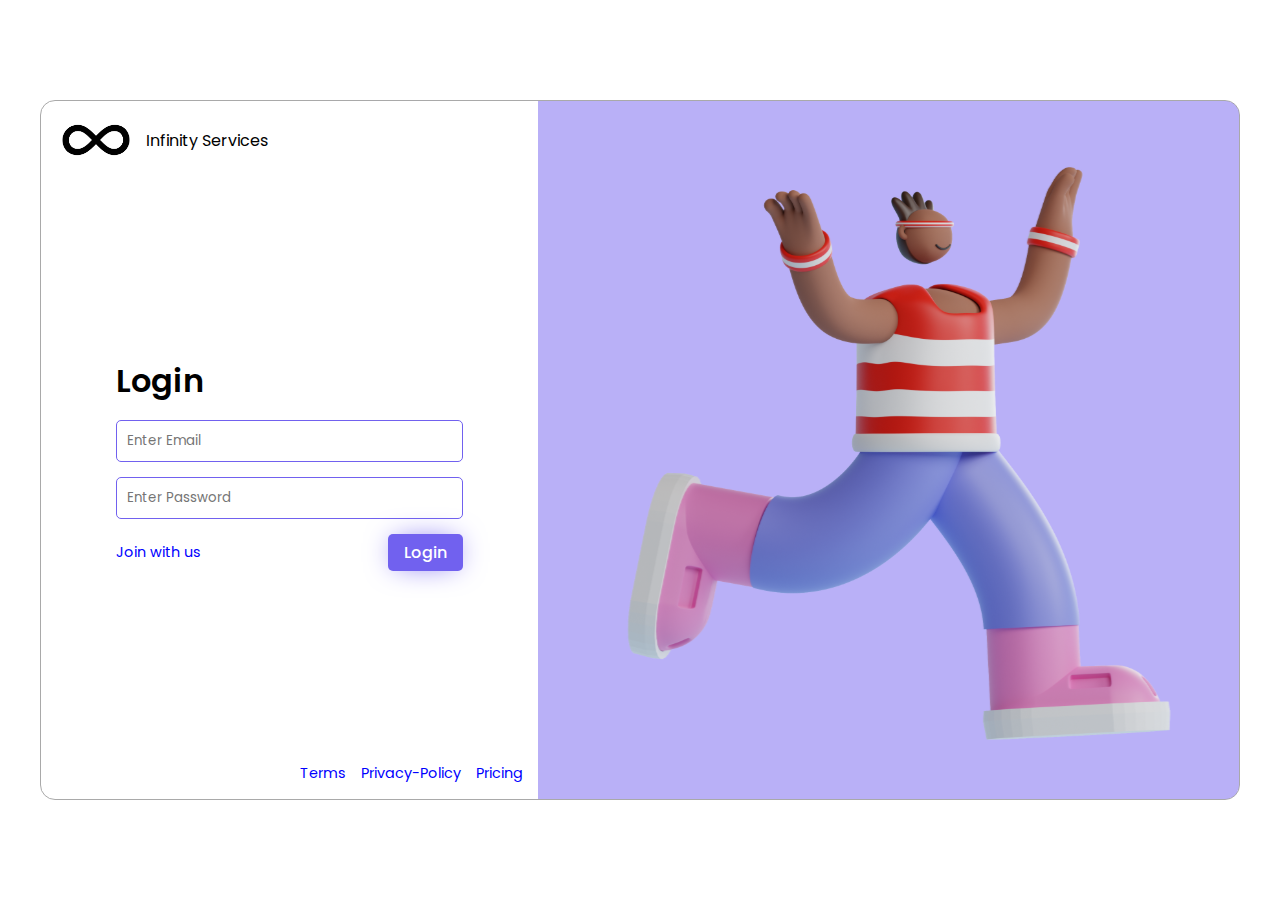
==== login.html @ 06c99540 "Added Login Section" ====
<!DOCTYPE html>
<html lang="en">
  <head>
    <meta charset="UTF-8" />
    <meta http-equiv="X-UA-Compatible" content="IE=edge" />
    <meta name="viewport" content="width=device-width, initial-scale=1.0" />
    <link rel="stylesheet" href="./Assets/Styles/style.css" />
    <link
      rel="icon"
      type="image/png"
      sizes="32x32"
      href="./Assets/Favicons/favicon-32x32.png"
    />
    <link
      rel="icon"
      type="image/png"
      sizes="16x16"
      href="./Assets/Favicons/favicon-16x16.png"
    />
    <meta name="theme-color" content="#ffffff" />
    <title>Infinity Services Login</title>
  </head>

  <body>
    <section class="lsSection">
      <div class="lsModal">
        <div class="lsModalSec1">
          <div class="lsModalLogoDiv">
            <img src="/Assets/Images/logo.png" class="lsModalLogo" alt="" />
            <p>Infinity Services</p>
          </div>
          <div class="lsModelForm">
            <h2>Login</h2>
            <input type="text" class="inputBx" placeholder="Enter Email" />
            <input
              type="password"
              class="inputBx"
              placeholder="Enter Password"
            />
            <div class="lsModelFormBottom">
              <a>Join with us</a>
              <button class="btn boxShadow1">Login</button>
            </div>
          </div>
          <div class="lsModalTermsDiv">
            <a>Terms</a>
            <a>Privacy-Policy</a>
            <a>Pricing</a>
          </div>
        </div>
        <div class="lsModalSec2">
          <img src="/Assets/Images/lsImg1.svg" alt="" />
        </div>
      </div>
    </section>
    <script src="./Assets/Scripts/script.js"></script>
  </body>
</html>
---- Assets/Styles/style.css ----
@import url("https://fonts.googleapis.com/css2?family=Poppins:ital,wght@0,100;0,200;0,300;0,400;0,500;0,600;0,700;0,800;0,900;1,100;1,200;1,300;1,400;1,500;1,600;1,700;1,800;1,900&display=swap");
* {
  padding: 0;
  margin: 0;
  box-sizing: border-box;
  /* font-family: 'Segoe UI', Tahoma, Geneva, Verdana, sans-serif; */
  font-family: "Poppins", sans-serif;
  transition: all 0.2s ease-in-out;
  /* border: 2px solid red; */
}

:root {
  --primary-Color-Dark: #7161ef;
  --border-Color: #a9a9a9;
  --primary-Color-Dark-5-Opacity: #7261ef7f;
  --text-Color: #000;
  --primary-Color-Light: #ffff;
  --mp-Main: 15px;
  --mp-Secondary: 10px;
  --mp-Tertiary: 5px;
}

section {
  min-height: 100vh;
  width: 100%;
}

h1 {
  font-size: 2.5rem;
  font-weight: 600;
  color: var(--text-Color);
}

h2 {
  font-size: 2rem;
  font-weight: 600;
  color: var(--text-Color);
}

p {
  font-size: 1rem;
  font-weight: 400;
  color: var(--text-Color);
}

a {
  font-size: 0.9rem;
  text-decoration: none;
  color: blue;
  cursor: pointer;
}

@media (max-width: 500px) {
  h1 {
    font-size: 2.2rem;
  }

  h2 {
    font-size: 1.7rem;
  }

  p {
    font-size: 0.9rem;
  }
}

/* --------------------------------- Box Shadow ---------------------------------*/

.boxShadow1Hover:hover {
  -webkit-box-shadow: 0px 0px 29px -7px rgba(113, 97, 239, 1);
  -moz-box-shadow: 0px 0px 29px -7px rgba(113, 97, 239, 1);
  box-shadow: 0px 0px 29px -7px rgba(113, 97, 239, 1);
}

.boxShadow1 {
  -webkit-box-shadow: 0px 0px 29px -7px rgba(113, 97, 239, 1);
  -moz-box-shadow: 0px 0px 29px -7px rgba(113, 97, 239, 1);
  box-shadow: 0px 0px 29px -7px rgba(113, 97, 239, 1);
}

/* --------------------------------- Button ---------------------------------*/
.btn {
  padding: var(--mp-Tertiary) var(--mp-Main);
  font-size: 1rem;
  font-weight: 500;
  outline: none;
  cursor: pointer;
  border-radius: var(--mp-Tertiary);
  background-color: var(--primary-Color-Dark);
  color: var(--primary-Color-Light);
  border: 1px solid transparent;
}

.btn:hover {
  background-color: var(--primary-Color-Light);
  color: var(--primary-Color-Dark);
  border-color: var(--primary-Color-Dark);
}

.btn:active {
  background-color: var(--primary-Color-Dark);
  color: var(--primary-Color-Light);
}

.btnWhite {
  background-color: var(--primary-Color-Light);
  border: 1px solid var(--primary-Color-Dark);
  color: var(--primary-Color-Dark);
}

/* --------------------------------- Glass Morphism ---------------------------------*/
.glass {
  backdrop-filter: blur(16px) saturate(180%);
  -webkit-backdrop-filter: blur(16px) saturate(180%);
}

/* --------------------------------- Input Box ---------------------------------*/
.inputBx {
  border: 1.5px solid var(--primary-Color-Dark);
  border-radius: var(--mp-Tertiary);
  outline: none;
  padding: var(--mp-Secondary);
  background-color: var(--primary-Color-Light);
  width: 100%;
}

.inputBx:active {
  border-color: black;
}

.inputBx:hover {
  border-color: black;
}

/* --------------------------------- Login and Signup ---------------------------------*/

.lsSection {
  display: flex;
  align-items: center;
  justify-content: center;
}

.lsModal {
  width: 100%;
  height: 100%;
  max-width: 1200px;
  max-height: 700px;
  display: flex;
  overflow: hidden;
  border: 1px solid var(--border-Color);
  margin: 30px;
  border-radius: var(--mp-Main);
}

.lsModalSec1 {
  padding: var(--mp-Main);
  flex: 2;
  display: flex;
  align-items: center;
  justify-content: space-between;
  flex-direction: column;
}

.lsModalSec2 {
  background-color: var(--primary-Color-Dark-5-Opacity);
  flex: 3;
}

.lsModalSec2 img {
  width: 100%;
  height: 100%;
}

.lsModalLogoDiv {
  display: flex;
  align-items: center;
  justify-content: start;
  width: 100%;
}

.lsModalLogoDiv p {
  margin-left: var(--mp-Secondary);
}
.lsModalLogo {
  width: 80px;
}

.lsModalTermsDiv {
  display: flex;
  align-items: center;
  justify-content: end;
  width: 100%;
}

.lsModalTermsDiv a {
  margin-left: var(--mp-Main);
}

.lsModelForm {
  margin: 30px 0px 30px 0px;
  width: 100%;
  padding: 0px 60px;
}

.lsModelForm input,
.lsModelForm button,
.lsModelForm a {
  margin-top: var(--mp-Main);
}
.lsModelForm a {
  display: inline-block;
  margin-right: var(--mp-Main);
}

.lsModelFormBottom {
  width: 100%;
  display: flex;
  align-items: center;
  justify-content: space-between;
}

@media (max-width: 850px) {
  .lsModalSec1 {
    width: 100%;
  }
  .lsModalSec2 {
    display: none;
  }
}

@media (max-width: 600px) {
  .lsModelForm {
    padding: var(--mp-Secondary);
  }
}
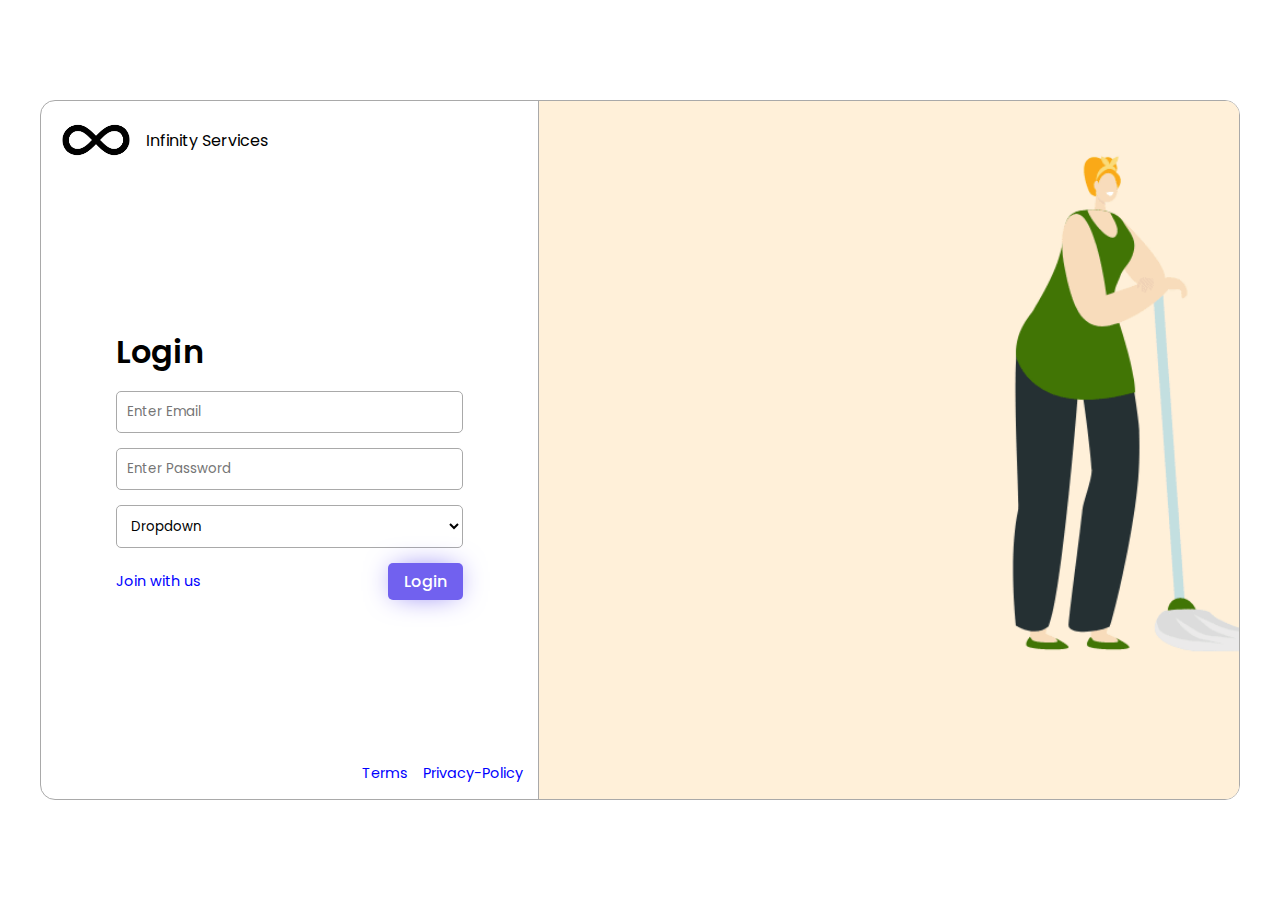
==== commit 19f2cd2b: "Added gifs and fixed some css bugs" ====
--- a/login.html
+++ b/login.html
@@ -1,58 +1,50 @@
 <!DOCTYPE html>
 <html lang="en">
-  <head>
-    <meta charset="UTF-8" />
-    <meta http-equiv="X-UA-Compatible" content="IE=edge" />
-    <meta name="viewport" content="width=device-width, initial-scale=1.0" />
-    <link rel="stylesheet" href="./Assets/Styles/style.css" />
-    <link
-      rel="icon"
-      type="image/png"
-      sizes="32x32"
-      href="./Assets/Favicons/favicon-32x32.png"
-    />
-    <link
-      rel="icon"
-      type="image/png"
-      sizes="16x16"
-      href="./Assets/Favicons/favicon-16x16.png"
-    />
-    <meta name="theme-color" content="#ffffff" />
-    <title>Infinity Services Login</title>
-  </head>
 
-  <body>
-    <section class="lsSection">
-      <div class="lsModal">
-        <div class="lsModalSec1">
-          <div class="lsModalLogoDiv">
-            <img src="/Assets/Images/logo.png" class="lsModalLogo" alt="" />
-            <p>Infinity Services</p>
-          </div>
-          <div class="lsModelForm">
-            <h2>Login</h2>
-            <input type="text" class="inputBx" placeholder="Enter Email" />
-            <input
-              type="password"
-              class="inputBx"
-              placeholder="Enter Password"
-            />
-            <div class="lsModelFormBottom">
-              <a>Join with us</a>
-              <button class="btn boxShadow1">Login</button>
-            </div>
-          </div>
-          <div class="lsModalTermsDiv">
-            <a>Terms</a>
-            <a>Privacy-Policy</a>
-            <a>Pricing</a>
+<head>
+  <meta charset="UTF-8" />
+  <meta http-equiv="X-UA-Compatible" content="IE=edge" />
+  <meta name="viewport" content="width=device-width, initial-scale=1.0" />
+  <link rel="stylesheet" href="./Assets/Styles/style.css" />
+  <link rel="icon" type="image/png" sizes="32x32" href="./Assets/Favicons/favicon-32x32.png" />
+  <link rel="icon" type="image/png" sizes="16x16" href="./Assets/Favicons/favicon-16x16.png" />
+  <meta name="theme-color" content="#ffffff" />
+  <title>Infinity Services Login</title>
+</head>
+
+<body>
+  <section class="lsSection">
+    <div class="lsModal">
+      <div class="lsModalSec1">
+        <div class="lsModalLogoDiv">
+          <img src="/Assets/Images/logo.png" class="lsModalLogo" alt="" />
+          <p>Infinity Services</p>
+        </div>
+        <div class="lsModelForm">
+          <h2>Login</h2>
+          <input type="text" class="inputBx" placeholder="Enter Email" />
+          <input type="password" class="inputBx" placeholder="Enter Password" />
+          <select class="inputBx">
+            <option selected>Dropdown</option>
+            <option>Dropdown 2</option>
+            <option>Dropdown 3</option>
+          </select>
+          <div class="lsModelFormBottom">
+            <a>Join with us</a>
+            <button class="btn boxShadow1">Login</button>
           </div>
         </div>
-        <div class="lsModalSec2">
-          <img src="/Assets/Images/lsImg1.svg" alt="" />
+        <div class="lsModalTermsDiv">
+          <a>Terms</a>
+          <a>Privacy-Policy</a>
         </div>
       </div>
-    </section>
-    <script src="./Assets/Scripts/script.js"></script>
-  </body>
-</html>
+      <div class="lsModalSec2">
+        <img src="/Assets/Images/lsImg4.gif" alt="" />
+      </div>
+    </div>
+  </section>
+  <script src="./Assets/Scripts/script.js"></script>
+</body>
+
+</html>--- a/Assets/Styles/style.css
+++ b/Assets/Styles/style.css
@@ -12,7 +12,6 @@
 :root {
   --primary-Color-Dark: #7161ef;
   --border-Color: #a9a9a9;
-  --primary-Color-Dark-5-Opacity: #7261ef7f;
   --text-Color: #000;
   --primary-Color-Light: #ffff;
   --mp-Main: 15px;
@@ -20,10 +19,6 @@
   --mp-Tertiary: 5px;
 }
 
-section {
-  min-height: 100vh;
-  width: 100%;
-}
 
 h1 {
   font-size: 2.5rem;
@@ -116,7 +111,7 @@
 
 /* --------------------------------- Input Box ---------------------------------*/
 .inputBx {
-  border: 1.5px solid var(--primary-Color-Dark);
+  border: 1.5px solid var(--border-Color);
   border-radius: var(--mp-Tertiary);
   outline: none;
   padding: var(--mp-Secondary);
@@ -135,10 +130,14 @@
 /* --------------------------------- Login and Signup ---------------------------------*/
 
 .lsSection {
+  height: 100vh;
+  width: 100%;
   display: flex;
   align-items: center;
   justify-content: center;
-}
+  padding: 30px;
+}
+
 
 .lsModal {
   width: 100%;
@@ -148,7 +147,6 @@
   display: flex;
   overflow: hidden;
   border: 1px solid var(--border-Color);
-  margin: 30px;
   border-radius: var(--mp-Main);
 }
 
@@ -159,16 +157,20 @@
   align-items: center;
   justify-content: space-between;
   flex-direction: column;
+  border-right: 1px solid var(--border-Color);
 }
 
 .lsModalSec2 {
-  background-color: var(--primary-Color-Dark-5-Opacity);
   flex: 3;
+  display: flex;
+  align-items: center;
+  justify-content: center;
+  background-color: #fff0d9;
 }
 
 .lsModalSec2 img {
   width: 100%;
-  height: 100%;
+  /* height: 100%; */
 }
 
 .lsModalLogoDiv {
@@ -203,6 +205,7 @@
 }
 
 .lsModelForm input,
+.lsModelForm select,
 .lsModelForm button,
 .lsModelForm a {
   margin-top: var(--mp-Main);
@@ -222,6 +225,7 @@
 @media (max-width: 850px) {
   .lsModalSec1 {
     width: 100%;
+    border-right: none;
   }
   .lsModalSec2 {
     display: none;
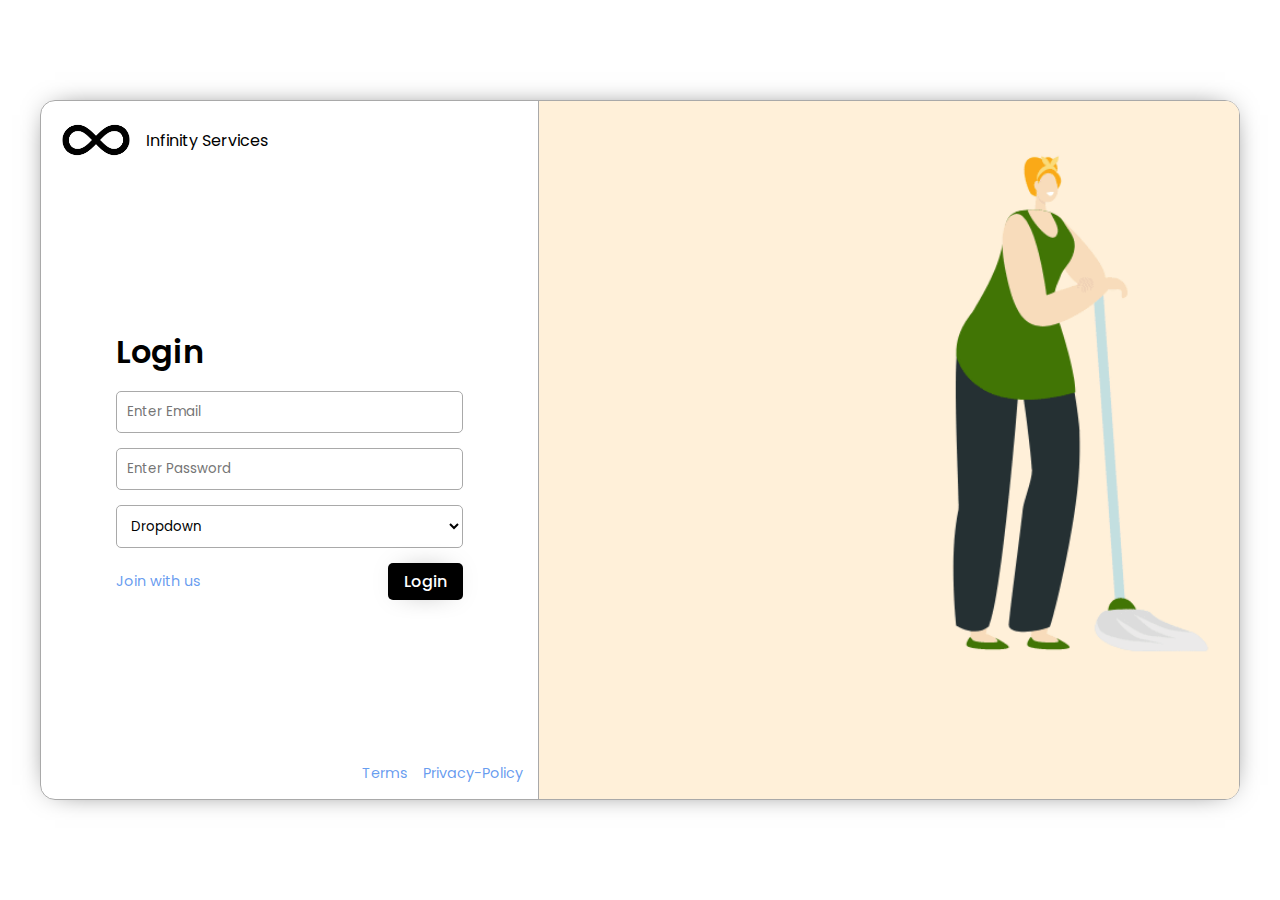
==== commit f2c81f20: "Added Navbar and Search Box" ====
--- a/login.html
+++ b/login.html
@@ -14,7 +14,7 @@
 
 <body>
   <section class="lsSection">
-    <div class="lsModal">
+    <div class="lsModal boxShadow1">
       <div class="lsModalSec1">
         <div class="lsModalLogoDiv">
           <img src="/Assets/Images/logo.png" class="lsModalLogo" alt="" />
--- a/Assets/Styles/style.css
+++ b/Assets/Styles/style.css
@@ -5,20 +5,25 @@
   box-sizing: border-box;
   /* font-family: 'Segoe UI', Tahoma, Geneva, Verdana, sans-serif; */
   font-family: "Poppins", sans-serif;
-  transition: all 0.2s ease-in-out;
+  transition: all 0.3s ease-in-out;
   /* border: 2px solid red; */
 }
 
 :root {
-  --primary-Color-Dark: #7161ef;
+  --primary-Color-Dark: black;
   --border-Color: #a9a9a9;
   --text-Color: #000;
+  --blue-Color: #005ce69d;
   --primary-Color-Light: #ffff;
+  --hover-Bg-Color: rgb(232, 232, 232);
   --mp-Main: 15px;
   --mp-Secondary: 10px;
   --mp-Tertiary: 5px;
 }
 
+.mainSection {
+  padding: var(--mp-Main);
+}
 
 h1 {
   font-size: 2.5rem;
@@ -41,7 +46,7 @@
 a {
   font-size: 0.9rem;
   text-decoration: none;
-  color: blue;
+  color: var(--blue-Color);
   cursor: pointer;
 }
 
@@ -62,15 +67,15 @@
 /* --------------------------------- Box Shadow ---------------------------------*/
 
 .boxShadow1Hover:hover {
-  -webkit-box-shadow: 0px 0px 29px -7px rgba(113, 97, 239, 1);
-  -moz-box-shadow: 0px 0px 29px -7px rgba(113, 97, 239, 1);
-  box-shadow: 0px 0px 29px -7px rgba(113, 97, 239, 1);
+  -webkit-box-shadow: 0px 0px 29px -15px black;
+  -moz-box-shadow: 0px 0px 29px -15px black;
+  box-shadow: 0px 0px 29px -15px black;
 }
 
 .boxShadow1 {
-  -webkit-box-shadow: 0px 0px 29px -7px rgba(113, 97, 239, 1);
-  -moz-box-shadow: 0px 0px 29px -7px rgba(113, 97, 239, 1);
-  box-shadow: 0px 0px 29px -7px rgba(113, 97, 239, 1);
+  -webkit-box-shadow: 0px 0px 29px -15px black;
+  -moz-box-shadow: 0px 0px 29px -15px black;
+  box-shadow: 0px 0px 29px -15px black;
 }
 
 /* --------------------------------- Button ---------------------------------*/
@@ -111,7 +116,7 @@
 
 /* --------------------------------- Input Box ---------------------------------*/
 .inputBx {
-  border: 1.5px solid var(--border-Color);
+  border: 1px solid var(--border-Color);
   border-radius: var(--mp-Tertiary);
   outline: none;
   padding: var(--mp-Secondary);
@@ -120,12 +125,135 @@
 }
 
 .inputBx:active {
-  border-color: black;
+  border-color: var(--blue-Color);
 }
 
 .inputBx:hover {
-  border-color: black;
-}
+  border-color: var(--blue-Color);
+}
+
+/* --------------------------------- Navbar ---------------------------------*/
+
+nav {
+  height: 70px;
+  border-bottom: 1px solid var(--border-Color);
+  padding: var(--mp-Main);
+  display: flex;
+  align-items: center;
+  justify-content: space-between;
+  position: sticky;
+  width: 100%;
+  top: 0;
+  background-color: rgb(255, 255, 255);
+}
+
+nav img {
+  height: 100%;
+  cursor: pointer;
+}
+
+.navUserIcon {
+  border-radius: 50%;
+  padding: 5px;
+  border: 1px solid #fff;
+}
+
+.navDropDownDiv {
+  display: flex;
+  align-items: center;
+  justify-content: center;
+  flex-direction: column;
+  border-radius: var(--mp-Tertiary);
+  padding: var(--mp-Secondary);
+  position: absolute;
+  right: 15px;
+  top: 55px;
+  border: 1px solid var(--border-Color);
+  background-color: #fff;
+  display: none;
+}
+
+.navDropDownDiv a {
+  color: var(--text-Color);
+  border: 1px solid var(--border-Color);
+  padding: var(--mp-Tertiary);
+  border-radius: var(--mp-Tertiary);
+  width: 100%;
+  text-align: center;
+  margin-top: var(--mp-Secondary);
+}
+
+.navDropDownDiv a:first-child {
+  margin-top: 0;
+}
+
+.navDropDownDiv a:hover {
+  background-color: var(--hover-Bg-Color);
+  border-color: var(--blue-Color);
+}
+
+.navUserIcon:hover {
+  background-color: var(--hover-Bg-Color);
+  border-color: var(--blue-Color);
+}
+#navCheckBx {
+  display: none;
+}
+
+#navCheckBx:checked ~ .navDropDownDiv {
+  display: flex;
+}
+
+.userDashbaordSearchDiv {
+  width: 100%;
+  margin-top: 30px;
+  text-align: center;
+}
+
+.userDashbaordSearchDivSearchParent {
+  width: 100%;
+  margin-top: var(--mp-Secondary);
+  position: relative;
+}
+
+.userDashboardSearchDropdown {
+  display: flex;
+  align-items: center;
+  justify-content: center;
+  width: 100%;
+  position: absolute;
+  top: 55px;
+  display: none;
+}
+
+.userDashboardSearchDropdownMainDiv{
+  border: 1px solid var(--border-Color);
+  border-radius: var(--mp-Tertiary);
+  width: 400px;
+  text-align: left;
+  padding: var(--mp-Main);
+  display: flex;
+  align-items: center;
+  justify-content: center;
+}
+
+.userDashboardSearchDropdownSubDiv1,
+.userDashboardSearchDropdownSubDiv2{
+  flex: 1;
+}
+
+.userDashbaordSearchDiv input {
+  max-width: 400px;
+}
+
+#userSearchChkBx{
+  display: none;
+}
+
+#userSearchChkBx:checked ~ .userDashboardSearchDropdown{
+  display: flex;
+}
+
 
 /* --------------------------------- Login and Signup ---------------------------------*/
 
@@ -137,7 +265,6 @@
   justify-content: center;
   padding: 30px;
 }
-
 
 .lsModal {
   width: 100%;
